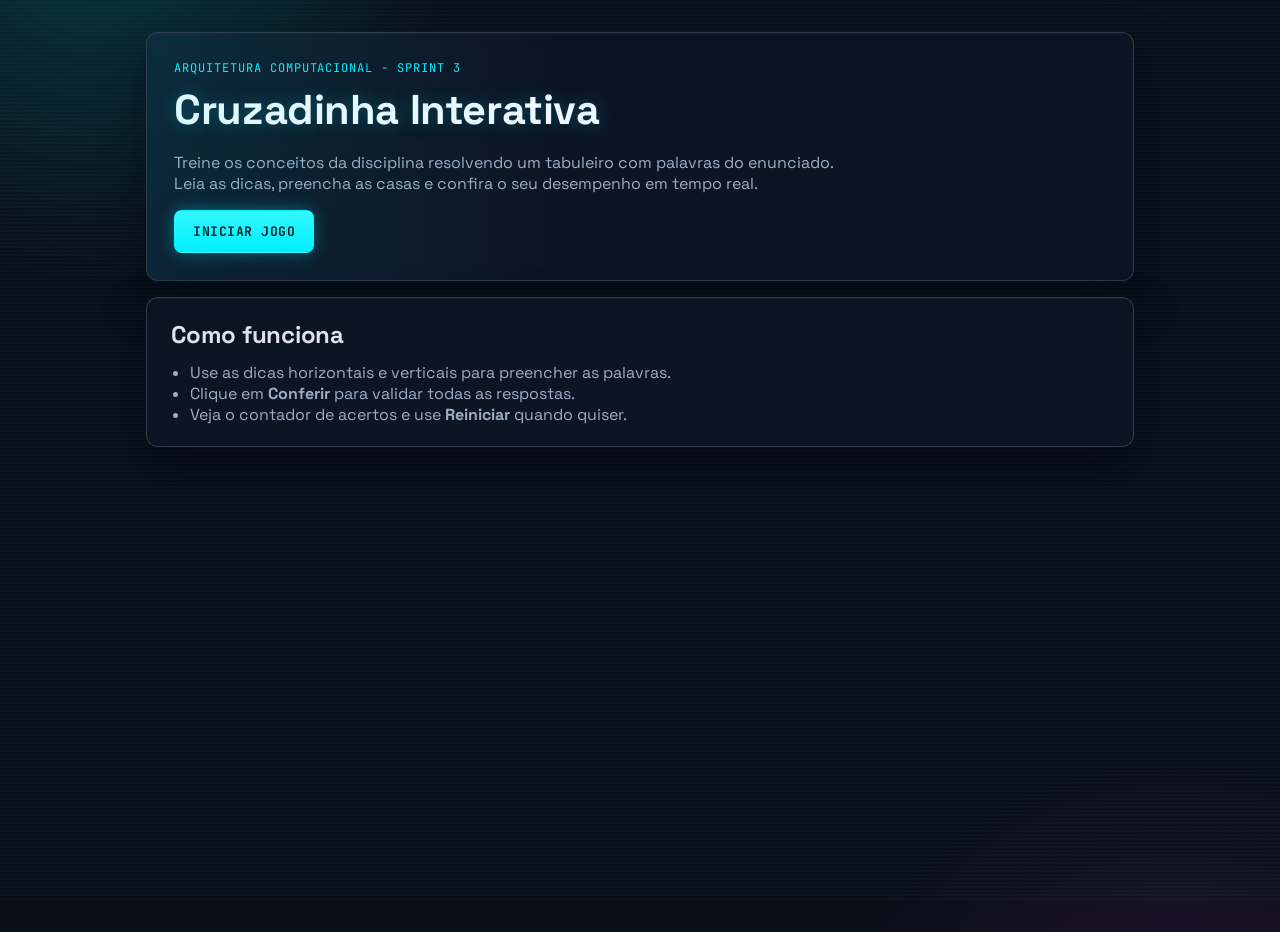
==== index.html @ 00f7c5fa "Feat: Criação da base do projeto Criação de html, css e js base para aprimoramento do projeto." ====
<!doctype html>
<html lang="pt-BR">
<head>
  <meta charset="UTF-8">
  <meta name="viewport" content="width=device-width, initial-scale=1.0">
  <title>ArqComp Cruzadinha</title>
  <link rel="preconnect" href="https://fonts.googleapis.com">
  <link rel="preconnect" href="https://fonts.gstatic.com" crossorigin>
  <link href="https://fonts.googleapis.com/css2?family=JetBrains+Mono:wght@500;700&family=Space+Grotesk:wght@400;500;600;700&display=swap" rel="stylesheet">
  <link rel="stylesheet" href="style.css">
</head>
<body class="page-home">
  <main class="home-wrap">
    <section class="hero card">
      <p class="kicker">Arquitetura Computacional - Sprint 3</p>
      <h1>Cruzadinha Interativa</h1>
      <p>
        Treine os conceitos da disciplina resolvendo um tabuleiro com palavras do enunciado.
        Leia as dicas, preencha as casas e confira o seu desempenho em tempo real.
      </p>
      <a class="btn btn-primary" href="cruzadinha.html">Iniciar jogo</a>
    </section>

    <section class="card">
      <h2>Como funciona</h2>
      <ul>
        <li>Use as dicas horizontais e verticais para preencher as palavras.</li>
        <li>Clique em <strong>Conferir</strong> para validar todas as respostas.</li>
        <li>Veja o contador de acertos e use <strong>Reiniciar</strong> quando quiser.</li>
      </ul>
    </section>
  </main>
</body>
</html>
---- style.css ----
:root {
  --bg: #0a0e17;
  --surface-low: rgba(15, 23, 42, 0.7);
  --surface: rgba(22, 31, 48, 0.8);
  --surface-high: rgba(30, 41, 59, 0.9);
  --text: #dfe2ef;
  --muted: #9caec6;
  --line: rgba(143, 166, 184, 0.26);
  --line-strong: rgba(0, 240, 255, 0.4);
  --cyan: #00f0ff;
  --magenta: #d946ef;
  --green: #10b981;
  --red: #f43f5e;
  --blank: #0f131c;
}

* {
  box-sizing: border-box;
}

body {
  margin: 0;
  min-height: 100vh;
  color: var(--text);
  font-family: "Space Grotesk", "Segoe UI", sans-serif;
  background:
    radial-gradient(42rem 42rem at 8% -10%, rgba(0, 240, 255, 0.18), transparent 56%),
    radial-gradient(38rem 38rem at 92% 120%, rgba(217, 70, 239, 0.15), transparent 60%),
    var(--bg);
  position: relative;
  isolation: isolate;
}

body::after {
  content: "";
  position: fixed;
  inset: 0;
  background: linear-gradient(rgba(10, 14, 23, 0) 50%, rgba(0, 240, 255, 0.03) 50%);
  background-size: 100% 4px;
  pointer-events: none;
  z-index: -1;
}

h1,
h2,
h3 {
  margin: 0;
  letter-spacing: -0.01em;
}

p,
li {
  color: var(--muted);
}

.card {
  background: var(--surface-low);
  border: 1px solid var(--line);
  border-radius: 12px;
  backdrop-filter: blur(12px);
  box-shadow: 0 20px 40px rgba(2, 6, 18, 0.5), inset 0 1px 0 rgba(255, 255, 255, 0.03);
}

.btn {
  display: inline-flex;
  align-items: center;
  justify-content: center;
  border-radius: 8px;
  border: 1px solid transparent;
  padding: 0.75rem 1.12rem;
  text-transform: uppercase;
  letter-spacing: 0.04em;
  font-family: "JetBrains Mono", monospace;
  font-size: 0.82rem;
  font-weight: 700;
  text-decoration: none;
  cursor: pointer;
  transition: transform 0.18s ease, box-shadow 0.18s ease, background-color 0.18s ease;
}

.btn:hover {
  transform: translateY(-1px);
}

.btn-primary {
  background: linear-gradient(180deg, #35f7ff, var(--cyan));
  color: #041b1d;
  box-shadow: 0 0 16px rgba(0, 240, 255, 0.34);
}

.btn-secondary {
  border-color: rgba(0, 240, 255, 0.5);
  background: rgba(0, 240, 255, 0.08);
  color: var(--cyan);
}

.btn-ghost {
  border-color: var(--line);
  background: rgba(15, 23, 42, 0.45);
  color: var(--text);
}

.page-home .home-wrap {
  max-width: 1020px;
  margin: 2rem auto;
  padding: 0 1rem;
  display: grid;
  gap: 1rem;
}

.hero {
  padding: 1.7rem;
  position: relative;
  overflow: hidden;
}

.hero::before {
  content: "";
  position: absolute;
  inset: 0;
  background: linear-gradient(90deg, rgba(0, 240, 255, 0.08), transparent 42%);
  pointer-events: none;
}

.hero .kicker {
  margin: 0;
  font-family: "JetBrains Mono", monospace;
  text-transform: uppercase;
  letter-spacing: 0.08em;
  color: var(--cyan);
  font-size: 0.75rem;
}

.hero h1 {
  margin-top: 0.4rem;
  font-size: clamp(1.9rem, 4vw, 2.6rem);
  color: #ecf8ff;
  text-shadow: 0 0 18px rgba(0, 240, 255, 0.25);
}

.hero p {
  max-width: 66ch;
}

.page-home .card:last-child {
  padding: 1.3rem 1.5rem;
}

.page-home ul {
  margin: 0.8rem 0 0;
  padding-left: 1.2rem;
}

.page-game {
  padding: 1rem;
}

.topbar {
  max-width: 1300px;
  margin: 0 auto 1rem;
  padding: 1rem;
  display: grid;
  gap: 0.45rem;
}

.topbar h1 {
  color: #f2fbff;
}

.subtitle {
  margin: 0;
}

.game-layout {
  max-width: 1300px;
  margin: 0 auto;
  display: grid;
  gap: 1rem;
  grid-template-columns: minmax(680px, 2fr) minmax(320px, 1fr);
}

.board-panel,
.clues-panel {
  padding: 1rem;
}

.actions {
  display: flex;
  flex-wrap: wrap;
  gap: 0.65rem;
  align-items: center;
  margin-bottom: 0.9rem;
}

.score {
  margin: 0;
  color: #e9f8ff;
  font-family: "JetBrains Mono", monospace;
  font-size: 0.88rem;
  letter-spacing: 0.04em;
}

.feedback {
  min-height: 1.4rem;
  margin: 0.8rem 0 0;
  font-family: "JetBrains Mono", monospace;
  font-size: 0.84rem;
  text-transform: uppercase;
  letter-spacing: 0.03em;
}

.feedback.win {
  color: var(--green);
  text-shadow: 0 0 12px rgba(16, 185, 129, 0.4);
}

.board {
  --cols: 10;
  display: grid;
  grid-template-columns: repeat(var(--cols), 42px);
  gap: 2px;
  overflow: auto;
  padding-bottom: 0.3rem;
}

.cell {
  width: 42px;
  height: 42px;
  position: relative;
  border-radius: 4px;
  border: 1px solid rgba(132, 148, 149, 0.35);
  background: rgba(28, 31, 41, 0.9);
}

.cell.blank {
  border-color: transparent;
  background: var(--blank);
}

.cell input {
  width: 100%;
  height: 100%;
  border: 0;
  outline: none;
  text-align: center;
  text-transform: uppercase;
  font-family: "JetBrains Mono", monospace;
  font-size: 1.02rem;
  font-weight: 700;
  color: #f8fbff;
  border-radius: 4px;
  background: transparent;
}

.cell input:focus {
  box-shadow: 0 0 0 1px var(--cyan), 0 0 12px rgba(0, 240, 255, 0.35);
  background: rgba(0, 240, 255, 0.07);
}

.cell .num {
  position: absolute;
  top: 1px;
  left: 2px;
  pointer-events: none;
  font-family: "JetBrains Mono", monospace;
  font-size: 0.54rem;
  font-weight: 600;
  color: #91a6be;
}

.cell.correct {
  border-color: rgba(16, 185, 129, 0.8);
  box-shadow: inset 0 0 0 1px rgba(16, 185, 129, 0.35), 0 0 12px rgba(16, 185, 129, 0.2);
  background: rgba(16, 185, 129, 0.1);
}

.cell.wrong {
  border-color: rgba(244, 63, 94, 0.85);
  box-shadow: inset 0 0 0 1px rgba(244, 63, 94, 0.35), 0 0 12px rgba(244, 63, 94, 0.2);
  background: rgba(244, 63, 94, 0.11);
}

.clues-panel h2,
.clues-panel h3 {
  color: #f2fbff;
}

.clues-grid {
  display: grid;
  gap: 0.9rem;
}

.clue-list {
  margin: 0.6rem 0 0;
  padding-left: 1.2rem;
}

.clue-list li {
  margin-bottom: 0.5rem;
  line-height: 1.34;
  font-size: 0.94rem;
}

.clue-list li.ok {
  color: var(--green);
  font-weight: 700;
}

.clue-list li.erro {
  color: var(--red);
  font-weight: 700;
}

@media (max-width: 1100px) {
  .game-layout {
    grid-template-columns: 1fr;
  }

  .board {
    grid-template-columns: repeat(var(--cols), 36px);
  }

  .cell {
    width: 36px;
    height: 36px;
  }

  .cell input {
    font-size: 0.94rem;
  }
}

@media (max-width: 620px) {
  .page-home .home-wrap {
    margin-top: 1.2rem;
  }

  .hero {
    padding: 1.2rem;
  }

  .board {
    grid-template-columns: repeat(var(--cols), 32px);
  }

  .cell {
    width: 32px;
    height: 32px;
  }

  .cell .num {
    font-size: 0.49rem;
  }
}
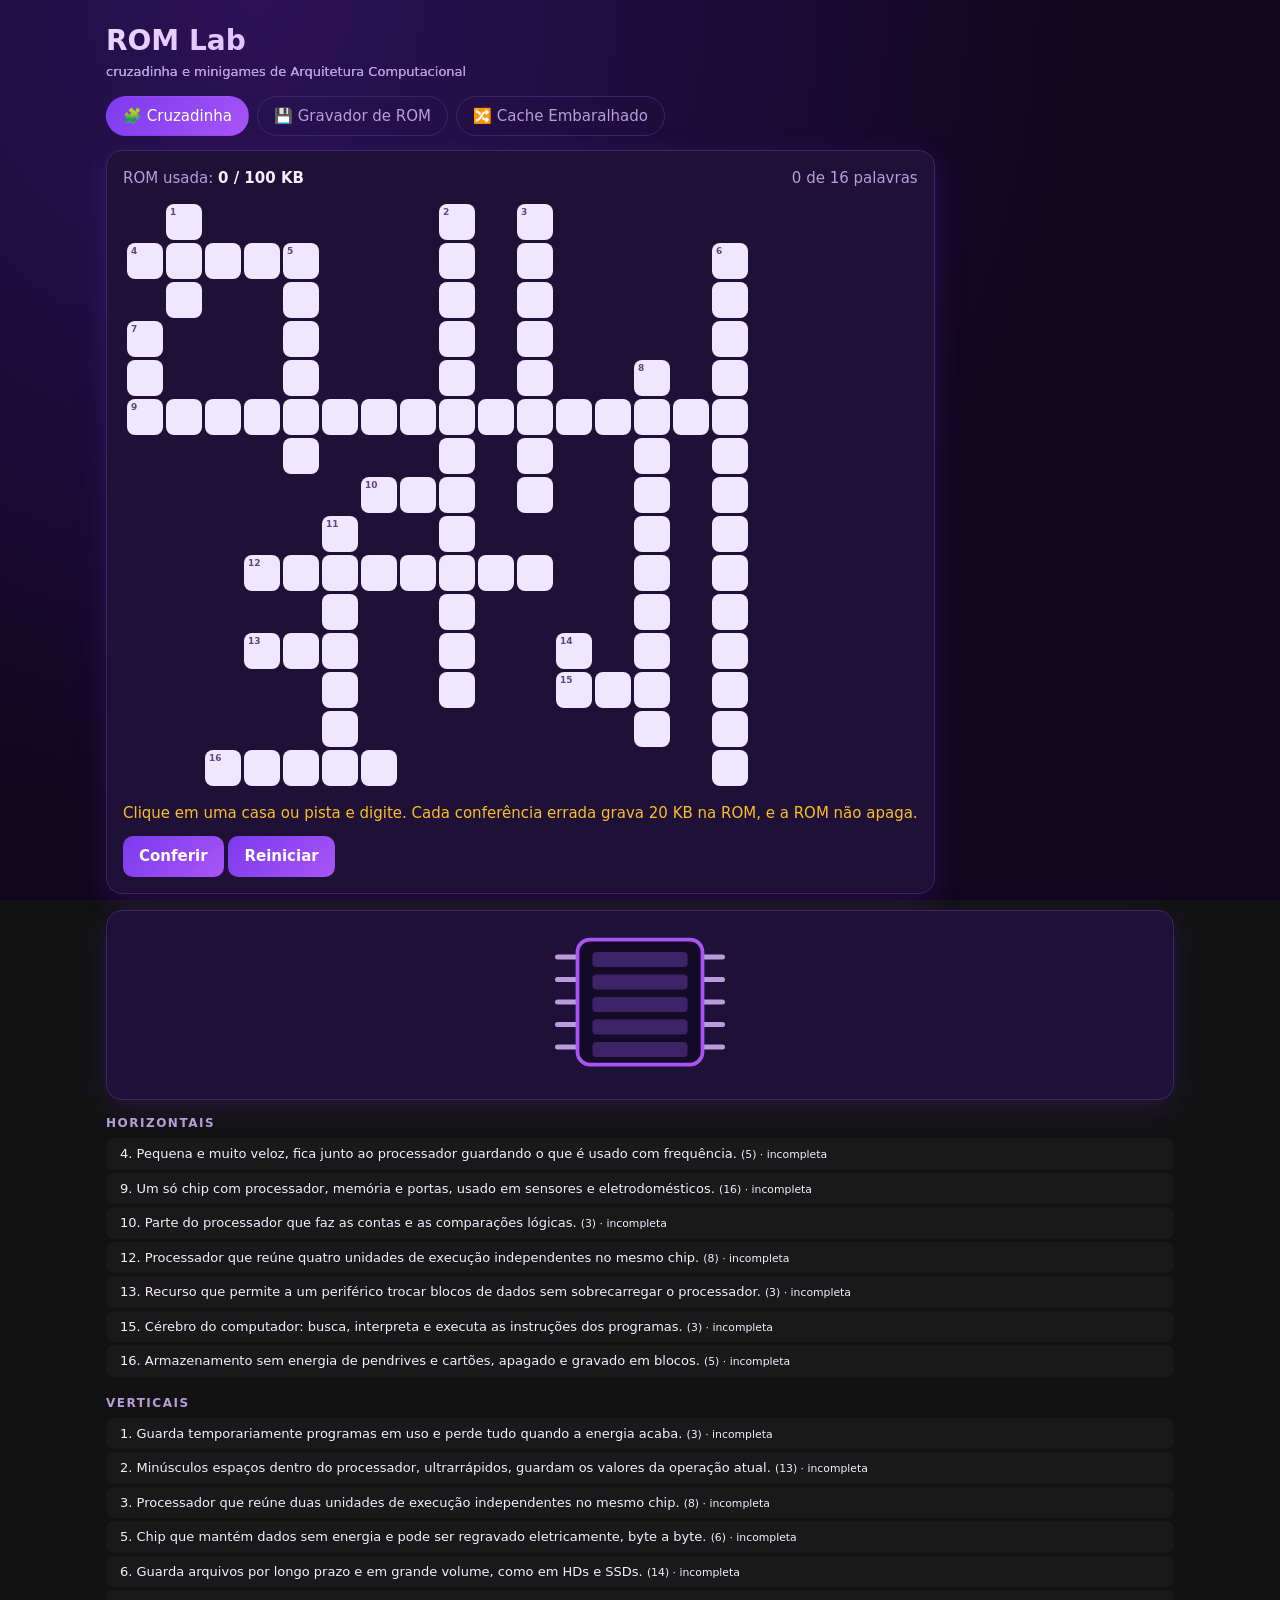
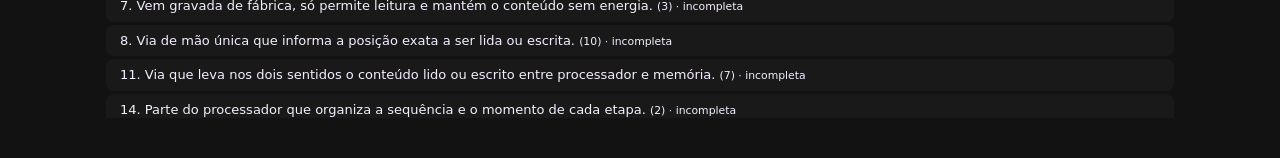
==== commit 2c74aaae: "fix: Aperfeiçoamento da base Aperfeiçoamento da base com novos minigames, sistema e estilização." ====
--- a/index.html
+++ b/index.html
@@ -1,34 +1,49 @@
-<!doctype html>
+<!DOCTYPE html>
 <html lang="pt-BR">
 <head>
-  <meta charset="UTF-8">
-  <meta name="viewport" content="width=device-width, initial-scale=1.0">
-  <title>ArqComp Cruzadinha</title>
-  <link rel="preconnect" href="https://fonts.googleapis.com">
-  <link rel="preconnect" href="https://fonts.gstatic.com" crossorigin>
-  <link href="https://fonts.googleapis.com/css2?family=JetBrains+Mono:wght@500;700&family=Space+Grotesk:wght@400;500;600;700&display=swap" rel="stylesheet">
-  <link rel="stylesheet" href="style.css">
+<meta charset="utf-8">
+<meta name="viewport" content="width=device-width, initial-scale=1, viewport-fit=cover">
+<title>ROM Lab — Arquitetura Computacional</title>
+<link rel="stylesheet" href="style.css">
 </head>
-<body class="page-home">
-  <main class="home-wrap">
-    <section class="hero card">
-      <p class="kicker">Arquitetura Computacional - Sprint 3</p>
-      <h1>Cruzadinha Interativa</h1>
-      <p>
-        Treine os conceitos da disciplina resolvendo um tabuleiro com palavras do enunciado.
-        Leia as dicas, preencha as casas e confira o seu desempenho em tempo real.
-      </p>
-      <a class="btn btn-primary" href="cruzadinha.html">Iniciar jogo</a>
-    </section>
-
-    <section class="card">
-      <h2>Como funciona</h2>
-      <ul>
-        <li>Use as dicas horizontais e verticais para preencher as palavras.</li>
-        <li>Clique em <strong>Conferir</strong> para validar todas as respostas.</li>
-        <li>Veja o contador de acertos e use <strong>Reiniciar</strong> quando quiser.</li>
-      </ul>
-    </section>
-  </main>
+<body>
+<header>
+  <h1>ROM Lab <span>cruzadinha e minigames de Arquitetura Computacional</span></h1>
+  <nav>
+    <button data-t="cz" class="on">🧩 Cruzadinha</button>
+    <button data-t="fc">💾 Gravador de ROM</button>
+    <button data-t="an">🔀 Cache Embaralhado</button>
+  </nav>
+</header>
+<main>
+  <section id="cz">
+    <div class="row">
+      <div class="pn">
+        <div class="stat"><span>ROM usada: <b id="hr"></b></span><span id="sc">0 de 16 palavras</span></div>
+        <div id="gridw"><div id="grid" role="grid"></div></div>
+        <div class="msg" id="cm">Clique em uma casa ou pista e digite. Cada conferência errada grava 20 KB na ROM, e a ROM não apaga.</div>
+        <button class="b" id="chk">Conferir</button> <button class="b" id="rst">Reiniciar</button>
+      </div>
+      <div class="side">
+        <div class="pn chipbox">
+          <svg class="fig" id="fig" viewBox="0 0 160 120" aria-label="Capacidade da ROM">
+            <path class="pins" d="M14 24H30M14 42H30M14 60H30M14 78H30M14 96H30M130 24H146M130 42H146M130 60H146M130 78H146M130 96H146"/>
+            <rect class="chip" x="30" y="10" width="100" height="100" rx="10"/>
+            <rect id="p0" x="42" y="20" width="76" height="12" rx="3"/><rect id="p1" x="42" y="38" width="76" height="12" rx="3"/>
+            <rect id="p2" x="42" y="56" width="76" height="12" rx="3"/><rect id="p3" x="42" y="74" width="76" height="12" rx="3"/>
+            <rect id="p4" x="42" y="92" width="76" height="12" rx="3"/>
+          </svg>
+        </div>
+        <h3>Horizontais</h3><ul class="cl" id="clH"></ul>
+        <h3>Verticais</h3><ul class="cl" id="clV"></ul>
+      </div>
+    </div>
+  </section>
+  <section id="fc" class="hide"></section>
+  <section id="an" class="hide"></section>
+</main>
+<input id="kb" autocomplete="off" autocapitalize="characters" aria-label="teclado">
+<div id="ov" class="ov hide"><div class="pn"><div class="big" id="ovt"></div><p id="ovp"></p><button class="b" id="ovb">OK</button></div></div>
+<script src="script.js"></script>
 </body>
 </html>
--- a/style.css
+++ b/style.css
@@ -1,354 +1,465 @@
+/* ROM Lab — tema roxo */
 :root {
-  --bg: #0a0e17;
-  --surface-low: rgba(15, 23, 42, 0.7);
-  --surface: rgba(22, 31, 48, 0.8);
-  --surface-high: rgba(30, 41, 59, 0.9);
-  --text: #dfe2ef;
-  --muted: #9caec6;
-  --line: rgba(143, 166, 184, 0.26);
-  --line-strong: rgba(0, 240, 255, 0.4);
-  --cyan: #00f0ff;
-  --magenta: #d946ef;
-  --green: #10b981;
-  --red: #f43f5e;
-  --blank: #0f131c;
+    --bg1: #12061f;
+    --bg2: #2b1258;
+    --card: #1e1036;
+    --line: #3d2468;
+    --tx: #f5eeff;
+    --mut: #b79ddb;
+    --acc: #a855f7;
+    --acc2: #7c3aed;
+    --cell: #efe7ff;
+    --cellx: #2b1258;
+    --ok: #34d399;
+    --bad: #fb7185;
+    --wr: #fbbf24;
+    color-scheme: dark;
+    padding-top: env(safe-area-inset-top, 0px);
+    padding-bottom: env(safe-area-inset-bottom, 0px)
 }
 
 * {
-  box-sizing: border-box;
+    box-sizing: border-box
 }
 
 body {
-  margin: 0;
-  min-height: 100vh;
-  color: var(--text);
-  font-family: "Space Grotesk", "Segoe UI", sans-serif;
-  background:
-    radial-gradient(42rem 42rem at 8% -10%, rgba(0, 240, 255, 0.18), transparent 56%),
-    radial-gradient(38rem 38rem at 92% 120%, rgba(217, 70, 239, 0.15), transparent 60%),
-    var(--bg);
-  position: relative;
-  isolation: isolate;
-}
-
-body::after {
-  content: "";
-  position: fixed;
-  inset: 0;
-  background: linear-gradient(rgba(10, 14, 23, 0) 50%, rgba(0, 240, 255, 0.03) 50%);
-  background-size: 100% 4px;
-  pointer-events: none;
-  z-index: -1;
-}
-
-h1,
-h2,
-h3 {
-  margin: 0;
-  letter-spacing: -0.01em;
-}
-
-p,
-li {
-  color: var(--muted);
-}
-
-.card {
-  background: var(--surface-low);
-  border: 1px solid var(--line);
-  border-radius: 12px;
-  backdrop-filter: blur(12px);
-  box-shadow: 0 20px 40px rgba(2, 6, 18, 0.5), inset 0 1px 0 rgba(255, 255, 255, 0.03);
-}
-
-.btn {
-  display: inline-flex;
-  align-items: center;
-  justify-content: center;
-  border-radius: 8px;
-  border: 1px solid transparent;
-  padding: 0.75rem 1.12rem;
-  text-transform: uppercase;
-  letter-spacing: 0.04em;
-  font-family: "JetBrains Mono", monospace;
-  font-size: 0.82rem;
-  font-weight: 700;
-  text-decoration: none;
-  cursor: pointer;
-  transition: transform 0.18s ease, box-shadow 0.18s ease, background-color 0.18s ease;
-}
-
-.btn:hover {
-  transform: translateY(-1px);
-}
-
-.btn-primary {
-  background: linear-gradient(180deg, #35f7ff, var(--cyan));
-  color: #041b1d;
-  box-shadow: 0 0 16px rgba(0, 240, 255, 0.34);
-}
-
-.btn-secondary {
-  border-color: rgba(0, 240, 255, 0.5);
-  background: rgba(0, 240, 255, 0.08);
-  color: var(--cyan);
-}
-
-.btn-ghost {
-  border-color: var(--line);
-  background: rgba(15, 23, 42, 0.45);
-  color: var(--text);
-}
-
-.page-home .home-wrap {
-  max-width: 1020px;
-  margin: 2rem auto;
-  padding: 0 1rem;
-  display: grid;
-  gap: 1rem;
-}
-
-.hero {
-  padding: 1.7rem;
-  position: relative;
-  overflow: hidden;
-}
-
-.hero::before {
-  content: "";
-  position: absolute;
-  inset: 0;
-  background: linear-gradient(90deg, rgba(0, 240, 255, 0.08), transparent 42%);
-  pointer-events: none;
-}
-
-.hero .kicker {
-  margin: 0;
-  font-family: "JetBrains Mono", monospace;
-  text-transform: uppercase;
-  letter-spacing: 0.08em;
-  color: var(--cyan);
-  font-size: 0.75rem;
-}
-
-.hero h1 {
-  margin-top: 0.4rem;
-  font-size: clamp(1.9rem, 4vw, 2.6rem);
-  color: #ecf8ff;
-  text-shadow: 0 0 18px rgba(0, 240, 255, 0.25);
-}
-
-.hero p {
-  max-width: 66ch;
-}
-
-.page-home .card:last-child {
-  padding: 1.3rem 1.5rem;
-}
-
-.page-home ul {
-  margin: 0.8rem 0 0;
-  padding-left: 1.2rem;
-}
-
-.page-game {
-  padding: 1rem;
-}
-
-.topbar {
-  max-width: 1300px;
-  margin: 0 auto 1rem;
-  padding: 1rem;
-  display: grid;
-  gap: 0.45rem;
-}
-
-.topbar h1 {
-  color: #f2fbff;
-}
-
-.subtitle {
-  margin: 0;
-}
-
-.game-layout {
-  max-width: 1300px;
-  margin: 0 auto;
-  display: grid;
-  gap: 1rem;
-  grid-template-columns: minmax(680px, 2fr) minmax(320px, 1fr);
-}
-
-.board-panel,
-.clues-panel {
-  padding: 1rem;
-}
-
-.actions {
-  display: flex;
-  flex-wrap: wrap;
-  gap: 0.65rem;
-  align-items: center;
-  margin-bottom: 0.9rem;
-}
-
-.score {
-  margin: 0;
-  color: #e9f8ff;
-  font-family: "JetBrains Mono", monospace;
-  font-size: 0.88rem;
-  letter-spacing: 0.04em;
-}
-
-.feedback {
-  min-height: 1.4rem;
-  margin: 0.8rem 0 0;
-  font-family: "JetBrains Mono", monospace;
-  font-size: 0.84rem;
-  text-transform: uppercase;
-  letter-spacing: 0.03em;
-}
-
-.feedback.win {
-  color: var(--green);
-  text-shadow: 0 0 12px rgba(16, 185, 129, 0.4);
-}
-
-.board {
-  --cols: 10;
-  display: grid;
-  grid-template-columns: repeat(var(--cols), 42px);
-  gap: 2px;
-  overflow: auto;
-  padding-bottom: 0.3rem;
-}
-
-.cell {
-  width: 42px;
-  height: 42px;
-  position: relative;
-  border-radius: 4px;
-  border: 1px solid rgba(132, 148, 149, 0.35);
-  background: rgba(28, 31, 41, 0.9);
-}
-
-.cell.blank {
-  border-color: transparent;
-  background: var(--blank);
-}
-
-.cell input {
-  width: 100%;
-  height: 100%;
-  border: 0;
-  outline: none;
-  text-align: center;
-  text-transform: uppercase;
-  font-family: "JetBrains Mono", monospace;
-  font-size: 1.02rem;
-  font-weight: 700;
-  color: #f8fbff;
-  border-radius: 4px;
-  background: transparent;
-}
-
-.cell input:focus {
-  box-shadow: 0 0 0 1px var(--cyan), 0 0 12px rgba(0, 240, 255, 0.35);
-  background: rgba(0, 240, 255, 0.07);
-}
-
-.cell .num {
-  position: absolute;
-  top: 1px;
-  left: 2px;
-  pointer-events: none;
-  font-family: "JetBrains Mono", monospace;
-  font-size: 0.54rem;
-  font-weight: 600;
-  color: #91a6be;
-}
-
-.cell.correct {
-  border-color: rgba(16, 185, 129, 0.8);
-  box-shadow: inset 0 0 0 1px rgba(16, 185, 129, 0.35), 0 0 12px rgba(16, 185, 129, 0.2);
-  background: rgba(16, 185, 129, 0.1);
-}
-
-.cell.wrong {
-  border-color: rgba(244, 63, 94, 0.85);
-  box-shadow: inset 0 0 0 1px rgba(244, 63, 94, 0.35), 0 0 12px rgba(244, 63, 94, 0.2);
-  background: rgba(244, 63, 94, 0.11);
-}
-
-.clues-panel h2,
-.clues-panel h3 {
-  color: #f2fbff;
-}
-
-.clues-grid {
-  display: grid;
-  gap: 0.9rem;
-}
-
-.clue-list {
-  margin: 0.6rem 0 0;
-  padding-left: 1.2rem;
-}
-
-.clue-list li {
-  margin-bottom: 0.5rem;
-  line-height: 1.34;
-  font-size: 0.94rem;
-}
-
-.clue-list li.ok {
-  color: var(--green);
-  font-weight: 700;
-}
-
-.clue-list li.erro {
-  color: var(--red);
-  font-weight: 700;
-}
-
-@media (max-width: 1100px) {
-  .game-layout {
-    grid-template-columns: 1fr;
-  }
-
-  .board {
-    grid-template-columns: repeat(var(--cols), 36px);
-  }
-
-  .cell {
+    margin: 0;
+    min-height: 100vh;
+    color: var(--tx);
+    font: 15px/1.5 "Segoe UI", system-ui, -apple-system, Roboto, sans-serif;
+    background: radial-gradient(circle at 20% 0, var(--bg2), var(--bg1) 60%) fixed
+}
+
+.hide {
+    display: none !important
+}
+
+header {
+    max-width: 1100px;
+    margin: auto;
+    padding: 20px 16px 0
+}
+
+h1 {
+    margin: 0;
+    font-size: 28px;
+    font-weight: 800;
+    background: linear-gradient(90deg, #e9d5ff, var(--acc));
+    -webkit-background-clip: text;
+    background-clip: text;
+    color: transparent
+}
+
+h1 span {
+    display: block;
+    font-size: 13px;
+    font-weight: 400;
+    color: var(--mut);
+    -webkit-text-fill-color: var(--mut)
+}
+
+nav {
+    display: flex;
+    gap: 8px;
+    margin-top: 14px;
+    flex-wrap: wrap
+}
+
+nav button {
+    background: transparent;
+    color: var(--mut);
+    border: 1px solid var(--line);
+    padding: 8px 16px;
+    border-radius: 999px;
+    font: inherit;
+    cursor: pointer
+}
+
+nav button.on {
+    background: linear-gradient(135deg, var(--acc2), var(--acc));
+    color: #fff;
+    border-color: transparent
+}
+
+main {
+    max-width: 1100px;
+    margin: auto;
+    padding: 14px 16px 40px
+}
+
+.pn {
+    background: var(--card);
+    border: 1px solid var(--line);
+    border-radius: 16px;
+    padding: 16px;
+    box-shadow: 0 8px 30px rgba(124, 58, 237, .18)
+}
+
+.row {
+    display: flex;
+    gap: 16px;
+    flex-wrap: wrap;
+    align-items: flex-start
+}
+
+.side {
+    flex: 1;
+    min-width: 260px
+}
+
+.b {
+    background: linear-gradient(135deg, var(--acc2), var(--acc));
+    color: #fff;
+    border: 0;
+    padding: 9px 16px;
+    border-radius: 10px;
+    font: inherit;
+    font-weight: 600;
+    cursor: pointer
+}
+
+.b:hover {
+    filter: brightness(1.12)
+}
+
+.b:disabled {
+    opacity: .35;
+    cursor: default;
+    filter: none
+}
+
+.stat {
+    display: flex;
+    justify-content: space-between;
+    gap: 8px;
+    margin-bottom: 10px;
+    color: var(--mut)
+}
+
+.stat b {
+    color: var(--tx)
+}
+
+#gridw {
+    overflow-x: auto;
+    max-width: 100%;
+    padding: 4px
+}
+
+#grid {
+    display: grid;
+    gap: 3px;
+    width: max-content
+}
+
+.c {
     width: 36px;
     height: 36px;
-  }
-
-  .cell input {
-    font-size: 0.94rem;
-  }
-}
-
-@media (max-width: 620px) {
-  .page-home .home-wrap {
-    margin-top: 1.2rem;
-  }
-
-  .hero {
-    padding: 1.2rem;
-  }
-
-  .board {
-    grid-template-columns: repeat(var(--cols), 32px);
-  }
-
-  .cell {
-    width: 32px;
-    height: 32px;
-  }
-
-  .cell .num {
-    font-size: 0.49rem;
-  }
-}
+    position: relative;
+    background: var(--cell);
+    color: var(--cellx);
+    border-radius: 8px;
+    display: flex;
+    align-items: center;
+    justify-content: center;
+    font-size: 18px;
+    font-weight: 700;
+    cursor: pointer;
+    user-select: none
+}
+
+.c.e {
+    background: transparent;
+    cursor: default
+}
+
+.c.hl {
+    background: #d6bcff
+}
+
+.c.sel {
+    background: var(--acc);
+    color: #fff;
+    box-shadow: 0 0 0 3px #e9d5ff
+}
+
+.c.ok {
+    background: var(--ok);
+    color: #053b28
+}
+
+.c.bad {
+    background: var(--bad);
+    color: #4a0716
+}
+
+.c i {
+    position: absolute;
+    top: 2px;
+    left: 4px;
+    font-size: 9px;
+    font-style: normal;
+    font-weight: 600;
+    opacity: .75
+}
+
+.msg {
+    min-height: 22px;
+    margin: 12px 0;
+    color: var(--wr)
+}
+
+.chipbox {
+    text-align: center;
+    margin-bottom: 6px
+}
+
+svg.fig {
+    width: 200px;
+    height: 150px
+}
+
+svg.fig .chip {
+    fill: #150a28;
+    stroke: var(--acc);
+    stroke-width: 3
+}
+
+svg.fig .pins {
+    stroke: var(--mut);
+    stroke-width: 4;
+    fill: none;
+    stroke-linecap: round
+}
+
+svg.fig rect[id] {
+    fill: #3d2468
+}
+
+svg.fig rect.full {
+    fill: var(--bad)
+}
+
+h3 {
+    margin: 14px 0 6px;
+    font-size: 12px;
+    color: var(--mut);
+    text-transform: uppercase;
+    letter-spacing: 1.5px
+}
+
+ul.cl {
+    list-style: none;
+    margin: 0;
+    padding: 0;
+    max-height: 300px;
+    overflow: auto;
+    font-size: 13px
+}
+
+ul.cl li {
+    padding: 6px 10px;
+    margin-bottom: 3px;
+    border-radius: 8px;
+    cursor: pointer;
+    border-left: 4px solid transparent;
+    background: rgba(255, 255, 255, .03)
+}
+
+ul.cl li:hover {
+    background: rgba(168, 85, 247, .15)
+}
+
+ul.cl li.act {
+    border-color: var(--acc);
+    background: rgba(168, 85, 247, .25)
+}
+
+ul.cl li.ok {
+    color: var(--ok)
+}
+
+ul.cl li.bad {
+    color: var(--bad)
+}
+
+ul.cl li.inc {
+    color: var(--tx)
+}
+
+.prof {
+    display: flex;
+    gap: 12px;
+    align-items: center;
+    background: rgba(168, 85, 247, .12);
+    border-radius: 12px;
+    padding: 10px;
+    margin-bottom: 12px
+}
+
+.prof .face {
+    font-size: 40px;
+    line-height: 1
+}
+
+.clue {
+    font-size: 17px;
+    margin: 8px 0 14px
+}
+
+.word {
+    display: flex;
+    gap: 6px;
+    flex-wrap: wrap;
+    margin: 12px 0
+}
+
+.lt {
+    width: 36px;
+    height: 44px;
+    border-radius: 8px;
+    background: rgba(255, 255, 255, .06);
+    border-bottom: 3px solid var(--acc);
+    display: flex;
+    align-items: center;
+    justify-content: center;
+    font-size: 24px;
+    font-weight: 700
+}
+
+.slot,
+.tile {
+    width: 42px;
+    height: 48px;
+    border-radius: 10px;
+    font: 700 24px "Segoe UI", system-ui, sans-serif;
+    cursor: pointer;
+    color: var(--tx)
+}
+
+.slot {
+    background: transparent;
+    border: 2px dashed var(--line)
+}
+
+.slot.f {
+    border: 2px solid var(--acc);
+    background: rgba(168, 85, 247, .2)
+}
+
+.tile {
+    background: linear-gradient(135deg, var(--acc2), var(--acc));
+    border: 0
+}
+
+.tile:disabled,
+.slot:disabled {
+    opacity: .3;
+    cursor: default
+}
+
+.kb {
+    display: flex;
+    flex-wrap: wrap;
+    gap: 6px;
+    margin: 12px 0;
+    max-width: 540px
+}
+
+.kb button {
+    width: 36px;
+    height: 38px;
+    background: rgba(255, 255, 255, .06);
+    color: var(--tx);
+    border: 1px solid var(--line);
+    border-radius: 8px;
+    font: 700 15px "Segoe UI", system-ui, sans-serif;
+    cursor: pointer
+}
+
+.kb button.h {
+    background: var(--ok);
+    color: #053b28;
+    border-color: var(--ok)
+}
+
+.kb button.m {
+    background: var(--bad);
+    color: #4a0716;
+    border-color: var(--bad)
+}
+
+.kb button:disabled {
+    opacity: .7;
+    cursor: default
+}
+
+.temp {
+    height: 16px;
+    background: #150a28;
+    border-radius: 999px;
+    overflow: hidden;
+    margin: 4px 0 10px
+}
+
+.temp div {
+    height: 100%;
+    background: linear-gradient(90deg, var(--acc), var(--bad));
+    transition: width .3s
+}
+
+input.t {
+    background: #150a28;
+    border: 1px solid var(--line);
+    color: var(--tx);
+    padding: 9px 12px;
+    font: inherit;
+    text-transform: uppercase;
+    width: 210px;
+    border-radius: 10px
+}
+
+#kb {
+    position: fixed;
+    opacity: 0;
+    left: -100px;
+    top: 0;
+    width: 10px
+}
+
+.ov {
+    position: fixed;
+    inset: 0;
+    background: rgba(10, 3, 20, .8);
+    display: flex;
+    align-items: center;
+    justify-content: center;
+    z-index: 9
+}
+
+.ov .pn {
+    max-width: 380px;
+    text-align: center
+}
+
+.big {
+    font-size: 26px;
+    font-weight: 800;
+    margin: 6px 0
+}
+
+@media(max-width:520px) {
+    .c {
+        width: 26px;
+        height: 26px;
+        font-size: 14px
+    }
+
+    .c i {
+        font-size: 7px
+    }
+
+    h1 {
+        font-size: 23px
+    }
+}
